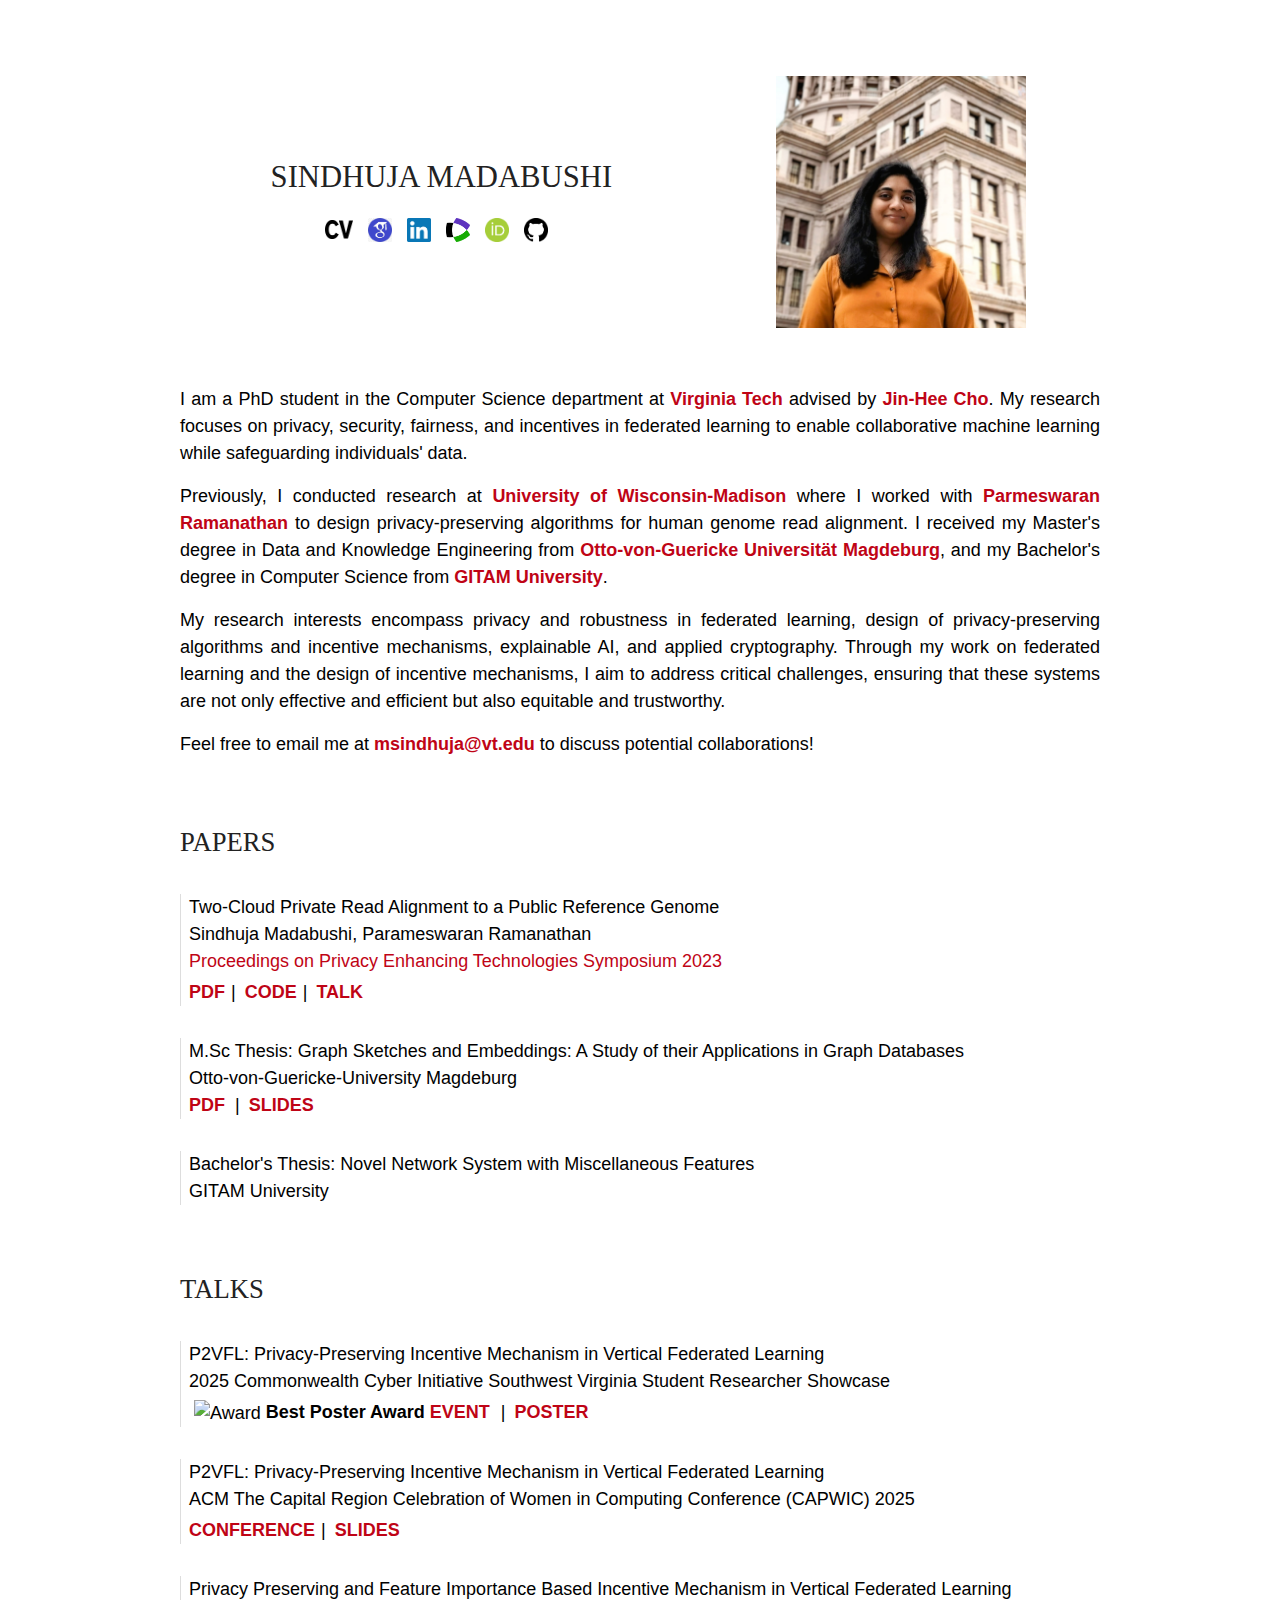
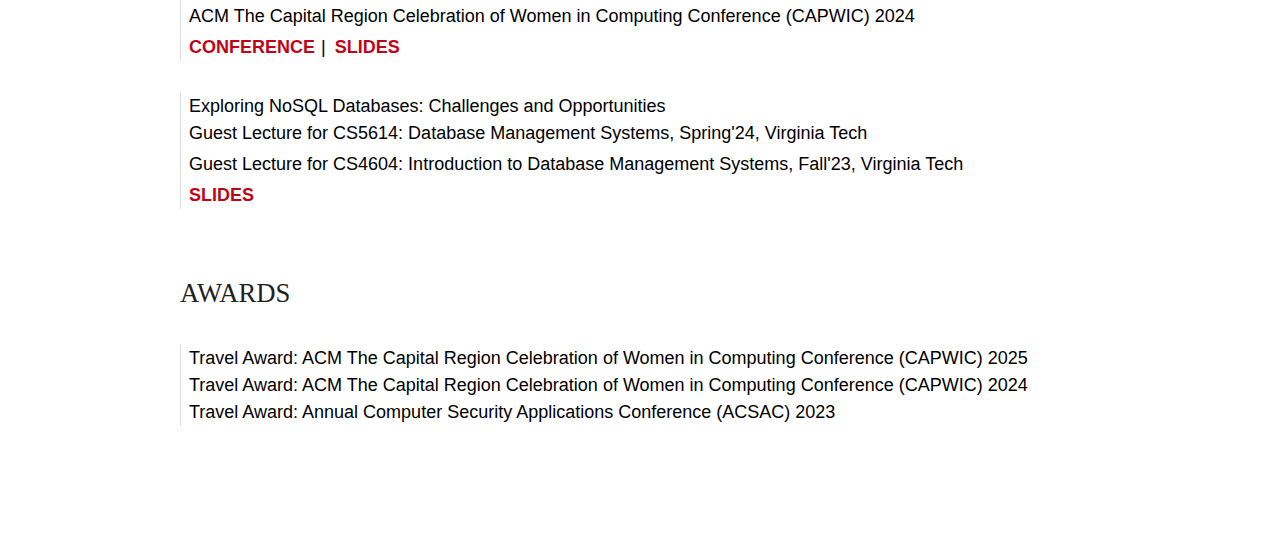
==== index.html @ f880411f "Update index.html" ====
<!doctype html>
<html lang="en">
  <head>

    <!-- Required meta tags -->
    <meta charset="utf-8">
    <meta name="viewport" content="width=device-width, initial-scale=1, shrink-to-fit=no">
    <meta name="description" content="PhD Student at Virginia Tech">
    <meta name="author" content="Sindhuja Madabushi">
    <meta name="theme-color" content="#222222">

<!--     <link rel="apple-touch-icon" sizes="180x180" href="images/nicons/SM.png">
    <link rel="icon" type="image/png" sizes="32x32" href="images/nicons/favicon-32x32.png">
    <link rel="icon" type="image/png" sizes="16x16" href="images/nicons/favicon-16x16.png">
 -->

    <link rel="apple-touch-icon" sizes="180x180" href="images/nicons/SM.png">
    <link rel="icon" type="image/png" sizes="32x32" href="images/nicons/SM_32.png">
    <link rel="icon" type="image/png" sizes="16x16" href="images/nicons/SM_16.png">

    
    <!-- Bootstrap CSS -->
    <link rel="stylesheet" href="https://stackpath.bootstrapcdn.com/bootstrap/4.4.1/css/bootstrap.min.css" integrity="sha384-Vkoo8x4CGsO3+Hhxv8T/Q5PaXtkKtu6ug5TOeNV6gBiFeWPGFN9MuhOf23Q9Ifjh" crossorigin="anonymous">
    <link rel="stylesheet" href="assets/style.css">
      
    <title>Sindhuja Madabushi</title>
  </head>
  <body>
<!-- <h1>Website under construction</h1>  -->
    <div class="container pt-5 allstuffp" style="padding-top: 0px !important;">

            <div class="row pt-5 allstuff" style="padding-top: 40px !important;margin-bottom: 100px">
            <div class="col-md-10 pt-5 about" style="padding-top: 0px !important; margin: auto">
                
              <table style="width: 100%; border-collapse: collapse; text-align: center;padding-bottom: 25px">
                    <tr>
                      
                      <td style="padding: 20px;">
                        <p class="name" style="color: rgb(34, 34, 34); font-size: 23pt; font-family: Avenir; text-align: center;">SINDHUJA MADABUSHI</p>
                         <div>
                            <!-- Icons below the name -->
                            <a href="assets/Resume__Copy_.pdf" target="blank" style="margin-right: 10px;">
                              <img src="images/CV.png" alt="GitHub" style="width: 28px; height: 19px !important;">
                            </a>
                            <a href="https://scholar.google.com/citations?user=VlN4J6QAAAAJ&hl=en&oi=ao" target="blank" style="margin-right: 10px;">
                              <img src="images/googlescholar.png" alt="Google Scholar" style="width: 24px; height: 24px;">
                            </a>
                            <a href="https://www.linkedin.com/in/sindhuja-madabushi/" target="blank" style="margin-right: 10px;">
                              <img src="images/linkedin.png" alt="CV" style="width: 24px; height: 24px;">
                            </a>
                            <a href="https://www.webofscience.com/wos/author/record/LLL-8038-2024" target="blank" style="margin-right: 10px;">
                              <img src="images/WOS.png" alt="Twitter" style="width: 24px; height: 24px;">
                            </a>
                            <a href="https://orcid.org/my-orcid?orcid=0000-0002-8752-4872" target="blank" style="margin-right: 10px;">
                              <img src="images/orcid.png" alt="LinkedIn" style="width: 24px; height: 24px;">
                            </a>
                            <a href="https://github.com/sindhujamadabushi" target="blank" style="margin-right: 10px;">
                              <img src="images/github.png" alt="Extra" style="width: 24px; height: 24px;">
                            </a>
                          </div>
                      </td>
                      
                      
                      <td style="padding: 20px;">
                         <img src="images/madabushi_profile_pic.jpeg" class="profilepic pt-3 pb-2" style="width:250px">
                      </td>
                    </tr>
                  </table>
              
             
                 <p style="padding-top: 30px !important;"> I am a PhD student in the Computer Science department at<b> <a href="https://www.vt.edu" target="blank">Virginia Tech</a></b> advised by <b><a href="https://people.cs.vt.edu/jicho/index.html" target="blank">Jin-Hee Cho</a></b>. My research focuses on privacy, security, fairness, and incentives in federated learning to enable collaborative machine learning while safeguarding individuals' data.</p>
                <p>Previously, I conducted research at <b><a href="https://www.wisc.edu" target="blank">University of Wisconsin-Madison</a></b> where I worked with <b><a href="https://ramanathan.ece.wisc.edu" target="blank">Parmeswaran Ramanathan</a></b> to design privacy-preserving algorithms for human genome read alignment. I received my Master's degree in Data and Knowledge Engineering from <b><a href="https://www.ovgu.de" target="blank">Otto-von-Guericke Universität Magdeburg</a></b>, and my Bachelor's degree in Computer Science from <b><a href="https://www.gitam.edu" target="blank">GITAM University</a></b>.</p>
             
             <p>My research interests encompass privacy and robustness in federated learning, design of privacy-preserving algorithms and incentive mechanisms, explainable AI, and applied cryptography. Through my work on federated learning and the design of incentive mechanisms, I aim to address critical challenges, ensuring that these systems are not only effective and efficient but also equitable and trustworthy. </p>
              <p>Feel free to email me at <a class="" target="_blank" href="mailto:msindhuja@vt.edu"> msindhuja@vt.edu</a> to discuss potential collaborations!</p>
                
                 <p class="header pt-5" style="color: rgb(34, 34, 34); font-size: 20pt; font-family: Avenir;">PAPERS</p>

<!--               <div class="py-2">
                 <p class="paper my-2 pl-2">
                     <span class="papertitle">PFI-VFL: Privacy-Preserving Vertical Federated Learning Against Feature Inference Attacks</span><br>
                     Haider Ali, Ahmad Faraz Khan, <span class="thisauthor">Sindhuja Madabushi</span>, Ananthram Swami, Rui Ning, Hongyi Wu, Jin-Hee Cho
                     <span class="conf"><a class="confshort" href="https://signalprocessingsociety.org/publications-resources/ieee-transactions-information-forensics-and-security">IN REVIEW in IEEE Transactions on Information Forensics and Security 2025</a>  </span><br>
                 </p>
                 </div> -->

              
<!--                 <div class="py-2">
                 <p class="paper my-2 pl-2">
                     <span class="papertitle">Balancing the Scale: Investigating Privacy and Fairness Trade-offs in Federated Learning</span><br>
                     Dawood Wasif, Dian Chen, <span class="thisauthor">Sindhuja Madabushi</span>, Nithin Alluru, Terrance Moore, Jin-Hee Cho</br>
                     <span class="conf"><a class="confshort" href="https://petsymposium.org/cfp25.php">IN REVIEW in Proceedings on Privacy Enhancing Technologies Symposium 2025</a>  </span><br>
                     
                 </p>
                 </div>
 -->
              
              
              <div class="py-2">
                 <p class="paper my-2 pl-2">
                     <span class="papertitle">Two-Cloud Private Read Alignment to a Public Reference Genome</span><br>
                     <span class="thisauthor">Sindhuja Madabushi</span>, Parameswaran Ramanathan</br>
                     <span class="conf"><a class="confshort" href="https://petsymposium.org/2023/">Proceedings on Privacy Enhancing Technologies Symposium 2023</a>  </span><br>
                     <a class="tag" href="https://petsymposium.org/popets/2023/popets-2023-0062.pdf" target="_blank">PDF</a><span class="tagsep">|</span>
                   <a class="tag" href="https://github.com/sindhujamadabushi/TwoCloudShuffledBWT" target="_blank">CODE</a><span class="tagsep">|</span>
                     <a class="tag" href="https://www.youtube.com/watch?v=cMCEkCwrV1M" target="_blank">TALK</a>
                 </p>
                 </div>
                 
              <div class="py-2">
                 <p class="paper my-2 pl-2">
                     <span class="papertitle">M.Sc Thesis: Graph Sketches and Embeddings: A Study of their Applications in Graph Databases</span><br>
                   Otto-von-Guericke-University Magdeburg</br>
 <!--                <span class="conf"><a class="confshort" href="https://www.inf.ovgu.de/inf/en/Study/Being+a+student/Incoming/FIN+Officials.html"> Otto-von-Guericke-University Magdeburg</a></span><br> -->
                     <a class="tag" href="https://wwwiti.cs.uni-magdeburg.de/iti_db/publikationen/ps/auto/madabushi2019graphsketches.pdf" target="_blank">PDF</a><span class="tagsep"><span class="tagsep">|</span> 
                     <a class="tag" href="assets/madabushi_2019_graphsketches_slides.pdf" target="_blank">SLIDES</a>
                 </p>
                 </div>

              <div class="py-2">
                 <p class="paper my-2 pl-2">
                     <span class="papertitle">Bachelor's Thesis: Novel Network System with Miscellaneous Features</span><br>
                      GITAM University</br>
                    
                 </p>
                 </div>
                 
              <p class="header pt-5" style="color: rgb(34, 34, 34); font-size: 20pt; font-family: Avenir;">TALKS</p>       
                <div class="py-2">
                    <p class="paper my-2 pl-2">
                        <span class="papertitle">P2VFL: Privacy-Preserving Incentive Mechanism in Vertical Federated Learning</span><br>
                
                        <span class="conf">2025 Commonwealth Cyber Initiative Southwest Virginia Student Researcher Showcase</span><br>
                        <img src="assets/award.png" alt="Award" style="height: 1em; vertical-align: middle; margin-left: 5px;">
                        <span class="papertag" style="font-weight: bold;">Best Poster Award</span>
                        <a class="tag" href="https://cyberinitiative-swva.org/news/events/cci-student-researcher-showcase-2025.html" target="_blank">EVENT</a>
                        <span class="tagsep">|</span>
                        <a class="tag" href="" target="_blank">POSTER</a>
                    </p>
                  </div>
            

              
                  <div class="py-2">
                 <p class="paper my-2 pl-2">
                     <span class="papertitle">P2VFL: Privacy-Preserving Incentive Mechanism in Vertical Federated Learning</span><br>

                     <span class="conf">ACM The Capital Region Celebration of Women in Computing Conference (CAPWIC) 2025</span><br>
                     <a class="tag" href="https://capwic.org" target="_blank">CONFERENCE</a><span class="tagsep">|</span>
                     <a class="tag" href=""
                         target="_blank">SLIDES</a>
                 </p>
                 </div>
              
                 <div class="py-2">
                 <p class="paper my-2 pl-2">
                     <span class="papertitle">Privacy Preserving and Feature Importance Based Incentive Mechanism in Vertical Federated Learning</span><br>

                     <span class="conf">ACM The Capital Region Celebration of Women in Computing Conference (CAPWIC) 2024</span><br>
                     <a class="tag" href="https://capwic.org/conferences/2024/" target="_blank">CONFERENCE</a><span class="tagsep">|</span>
                     <a class="tag" href="assets/Sindhuja_CAPWIC_talk_VFL_2024.pdf"
                         target="_blank">SLIDES</a>
                 </p>
                 </div>
                 <div class="py-2">
                 <p class="paper my-2 pl-2">
                     <span class="papertitle">Exploring NoSQL Databases: Challenges and Opportunities</span><br>
                      <span class="conf">Guest Lecture for CS5614: Database Management Systems, Spring'24, Virginia Tech</span><br>
                       <span class="conf">Guest Lecture for CS4604: Introduction to Database Management Systems, Fall'23, Virginia Tech</span><br>
                     
                     <a class="tag" href="assets/Exploring NoSQL Databases_ Challenges and Opportunities.pdf" target="_blank">SLIDES</a>
                 </p>
                 </div>

             <p class="header pt-5" style="color: rgb(34, 34, 34); font-size: 20pt; font-family: Avenir;">AWARDS</p>
                 <div class="py-2">
                 <p class="paper my-2 pl-2">
                   <span class="papertitle">Travel Award: ACM The Capital Region Celebration of Women in Computing Conference (CAPWIC) 2025</a></span><br>
                     <span class="papertitle">Travel Award: ACM The Capital Region Celebration of Women in Computing Conference (CAPWIC) 2024</a></span><br>
                      <span class="papertitle">Travel Award: Annual Computer Security Applications Conference (ACSAC) 2023</a></span><br>
                     
                 </p>
                 </div>

              
<!--               <a href="index1.html" target="blank" style="text-decoration:none !important">beyond work</a> -->
                




              
                   </div>
             </div> 


           </div>
            
        </div>
    </div>

    <!-- Optional JavaScript -->
    <!-- jQuery first, then Popper.js, then Bootstrap JS -->
    <script src="https://code.jquery.com/jquery-3.4.1.slim.min.js" integrity="sha384-J6qa4849blE2+poT4WnyKhv5vZF5SrPo0iEjwBvKU7imGFAV0wwj1yYfoRSJoZ+n" crossorigin="anonymous"></script>
    <script src="https://cdn.jsdelivr.net/npm/popper.js@1.16.0/dist/umd/popper.min.js" integrity="sha384-Q6E9RHvbIyZFJoft+2mJbHaEWldlvI9IOYy5n3zV9zzTtmI3UksdQRVvoxMfooAo" crossorigin="anonymous"></script>
    <script src="https://stackpath.bootstrapcdn.com/bootstrap/4.4.1/js/bootstrap.min.js" integrity="sha384-wfSDF2E50Y2D1uUdj0O3uMBJnjuUD4Ih7YwaYd1iqfktj0Uod8GCExl3Og8ifwB6" crossorigin="anonymous"></script>
    <script src="assets/style.js"></script>
</body>
  <style>
  </style>
</html>
---- assets/style.css ----
.instilogo {
    height: 50px;
    filter: grayscale(20%);
}

a:hover {
/*     font-weight: 400;  */
    text-decoration: none;
    transition-duration: 0.3s;
    transition-timing-function: linear;
    color: #B22222; 
}

p{

    color: black;
    font-size: 18px;
    font-family: Bodoni 72;
    text-align: justify;
    
}

a {
    color: #bf0416 !important;
    font-size: 18px;
    font-weight: 600
    
}


.noter {
    font-size: 9pt;
}

.tagsep {
    padding: 4px;
}

.tag {
    padding-right: 2px;
}

.confshort {
    font-weight: 300;
}

.conf {
    display: inline-block;
    padding-bottom: 4px;
}

.paper {
    border-left: 1px solid #ddd;
}

.papertitle{
    color: black !important; 
    font-size: 18px !important; 
    font-weight: 500 !important; 
    text-decoration: none !important; 
    font-style: normal !important;

}



.menulink:hover {
    color: #111;
}

.profilepic {
    width: 250px;
/*     border-radius: 40%; */
    /* filter: grayscale(100%); */
}

@media (min-width: 768px) {
    .fixed-posi {
        /* width: 50%;
            margin-left: 50%;
            min-height:100%; */
        position: fixed;
    }
}

@media only screen and (max-width: 900px) {
    .allstuff {
        padding-top: 0px !important;
    }

    .allstuffp {
        padding-top: 0px !important;
    }

    .profilepic {
        width: 90px;
        border-radius: 40%;
        padding-top: 0px !important;
        padding-bottom: 0px !important;
        /* filter: grayscale(100%); */
    }

    .menur {
        padding-top: 18px !important;
    }

}

.thisauthor {
    color: black;
    font-size: 18px;
    font-weight: 300; 
    text-decoration: none; 
    font-style: normal;
    }
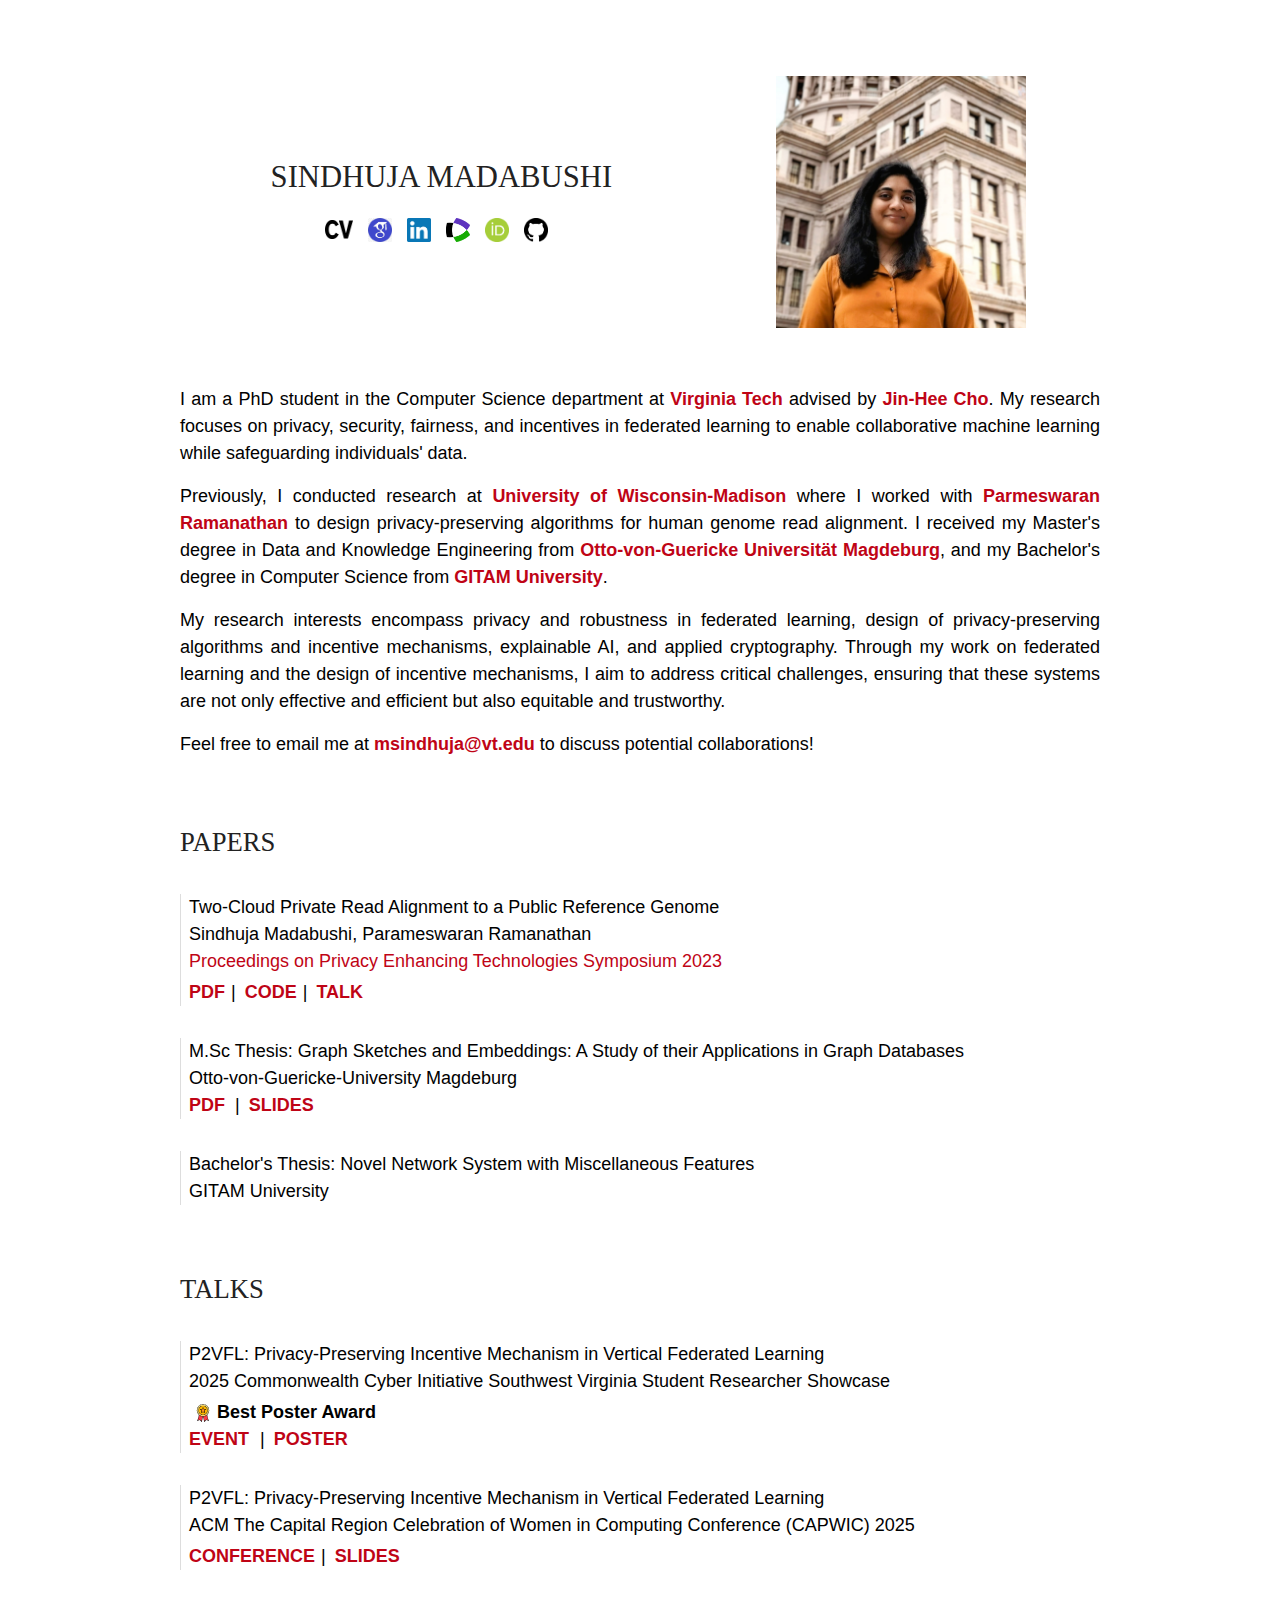
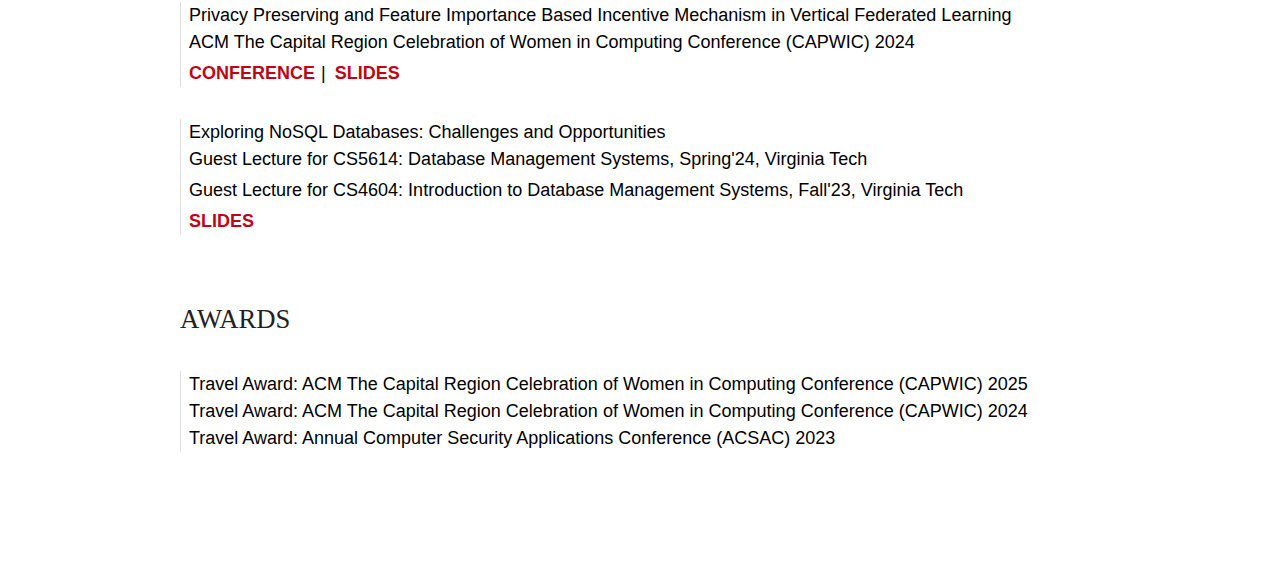
==== commit 627046c4: "Update index.html" ====
--- a/index.html
+++ b/index.html
@@ -131,8 +131,8 @@
                         <span class="papertitle">P2VFL: Privacy-Preserving Incentive Mechanism in Vertical Federated Learning</span><br>
                 
                         <span class="conf">2025 Commonwealth Cyber Initiative Southwest Virginia Student Researcher Showcase</span><br>
-                        <img src="assets/award.png" alt="Award" style="height: 1em; vertical-align: middle; margin-left: 5px;">
-                        <span class="papertag" style="font-weight: bold;">Best Poster Award</span>
+                        <img src="images/award.png" alt="Award" style="height: 1em; vertical-align: middle; margin-left: 5px;">
+                        <span class="papertag" style="font-weight: bold;">Best Poster Award</span></br>
                         <a class="tag" href="https://cyberinitiative-swva.org/news/events/cci-student-researcher-showcase-2025.html" target="_blank">EVENT</a>
                         <span class="tagsep">|</span>
                         <a class="tag" href="" target="_blank">POSTER</a>
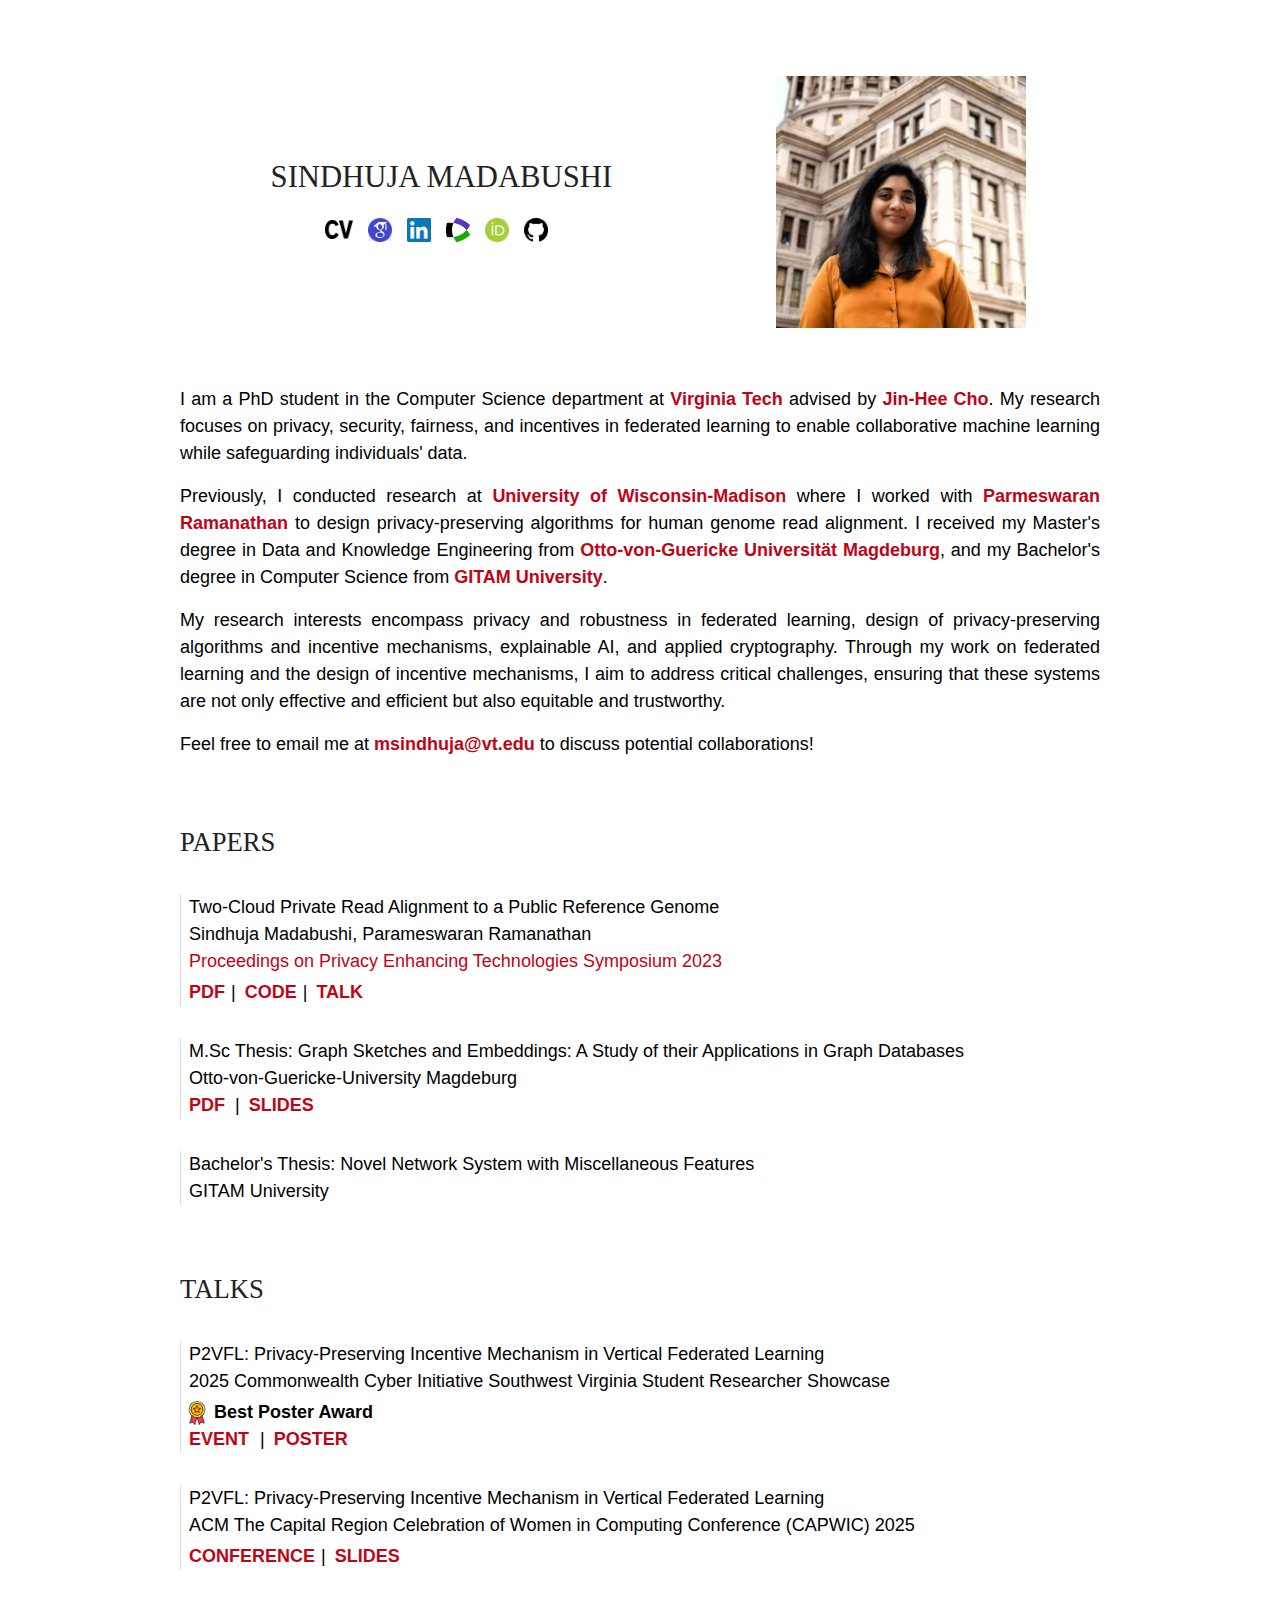
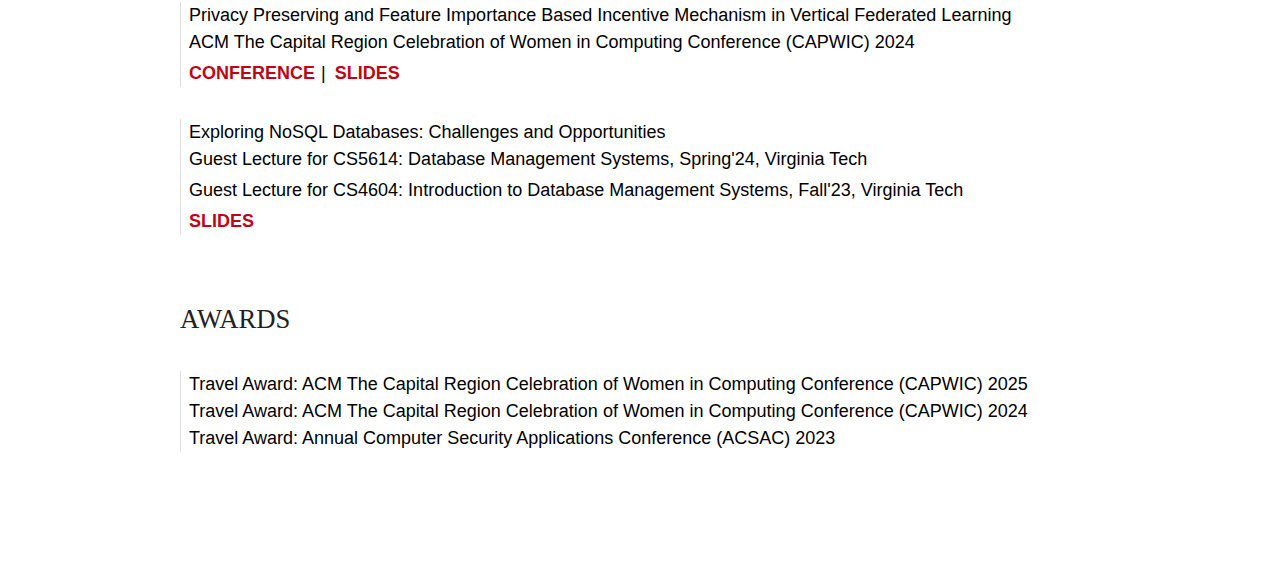
==== commit 3a19f81b: "Update index.html" ====
--- a/index.html
+++ b/index.html
@@ -131,7 +131,7 @@
                         <span class="papertitle">P2VFL: Privacy-Preserving Incentive Mechanism in Vertical Federated Learning</span><br>
                 
                         <span class="conf">2025 Commonwealth Cyber Initiative Southwest Virginia Student Researcher Showcase</span><br>
-                        <img src="images/award.png" alt="Award" style="height: 1em; vertical-align: middle; margin-left: 5px;">
+                        <img src="images/award.png" alt="Award" style="height: 24px !important; vertical-align: middle; margin-left: -4px !important; width: 24px !important;">
                         <span class="papertag" style="font-weight: bold;">Best Poster Award</span></br>
                         <a class="tag" href="https://cyberinitiative-swva.org/news/events/cci-student-researcher-showcase-2025.html" target="_blank">EVENT</a>
                         <span class="tagsep">|</span>
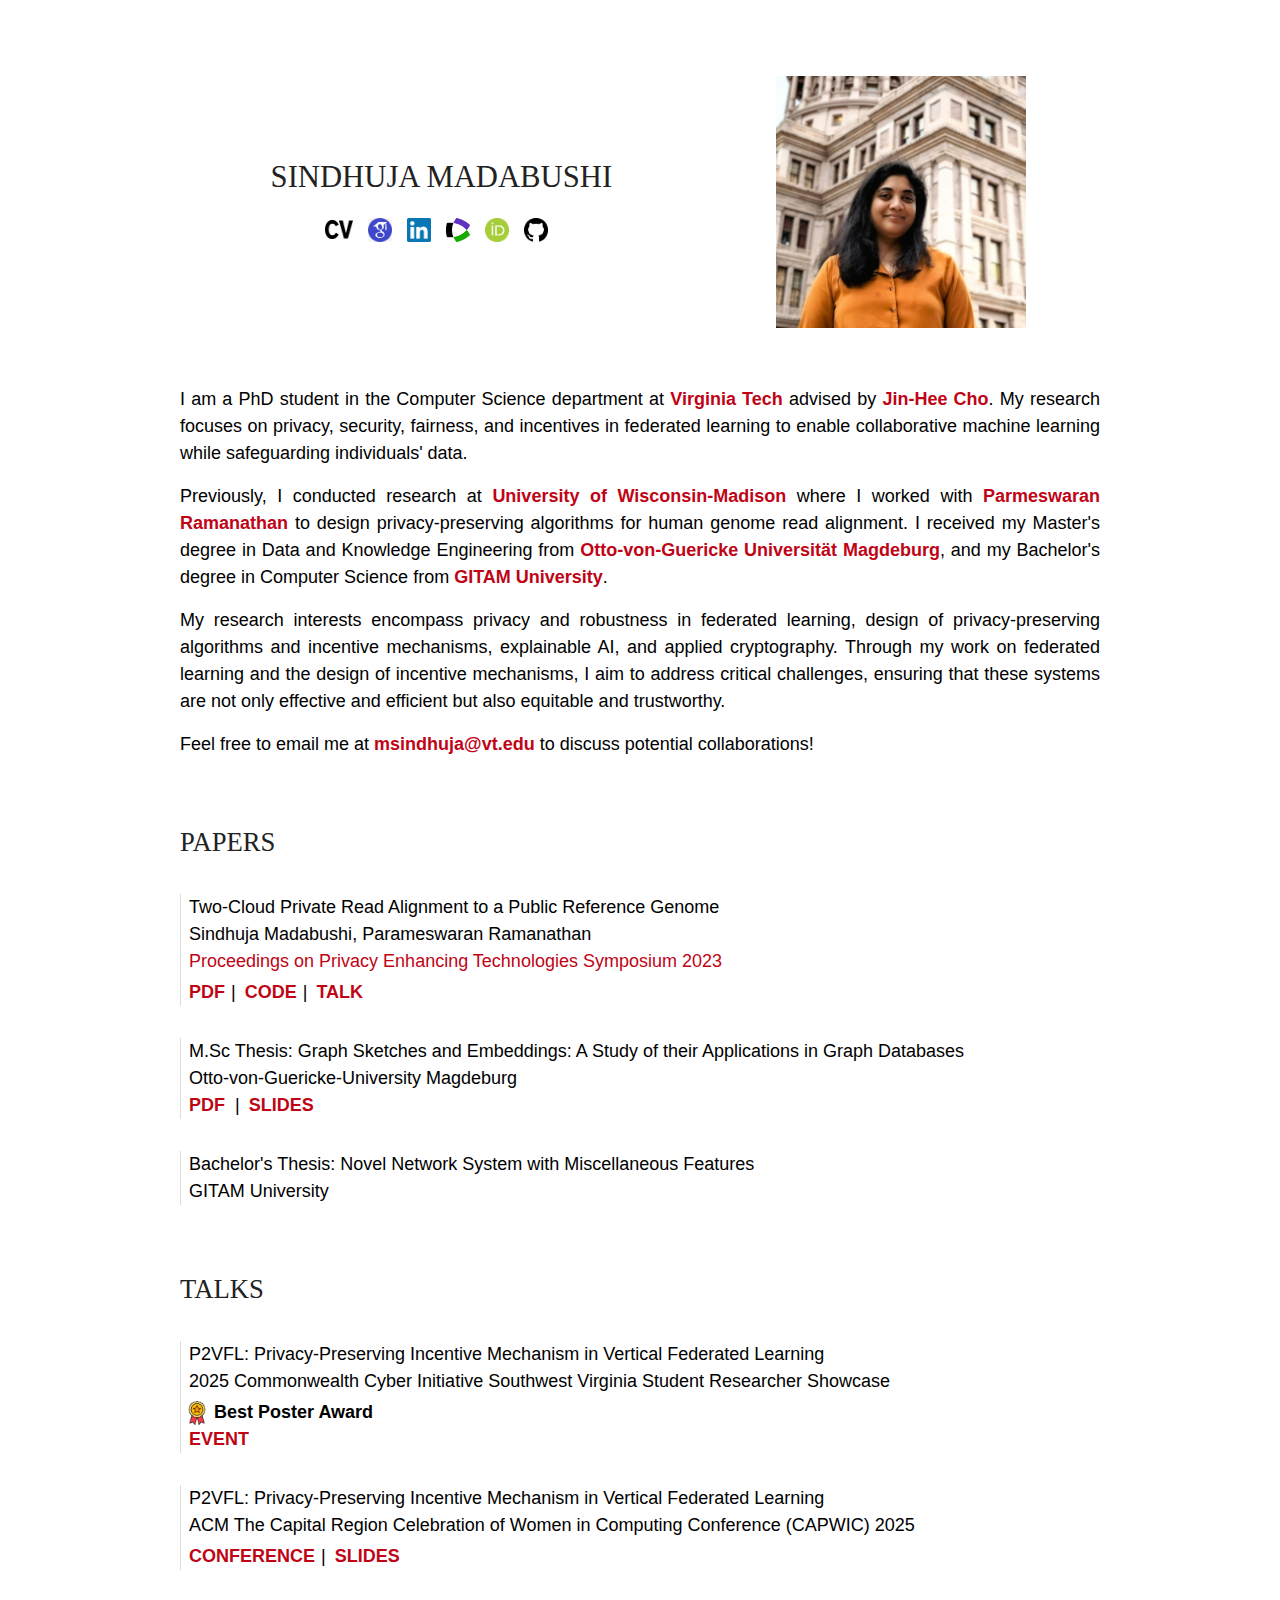
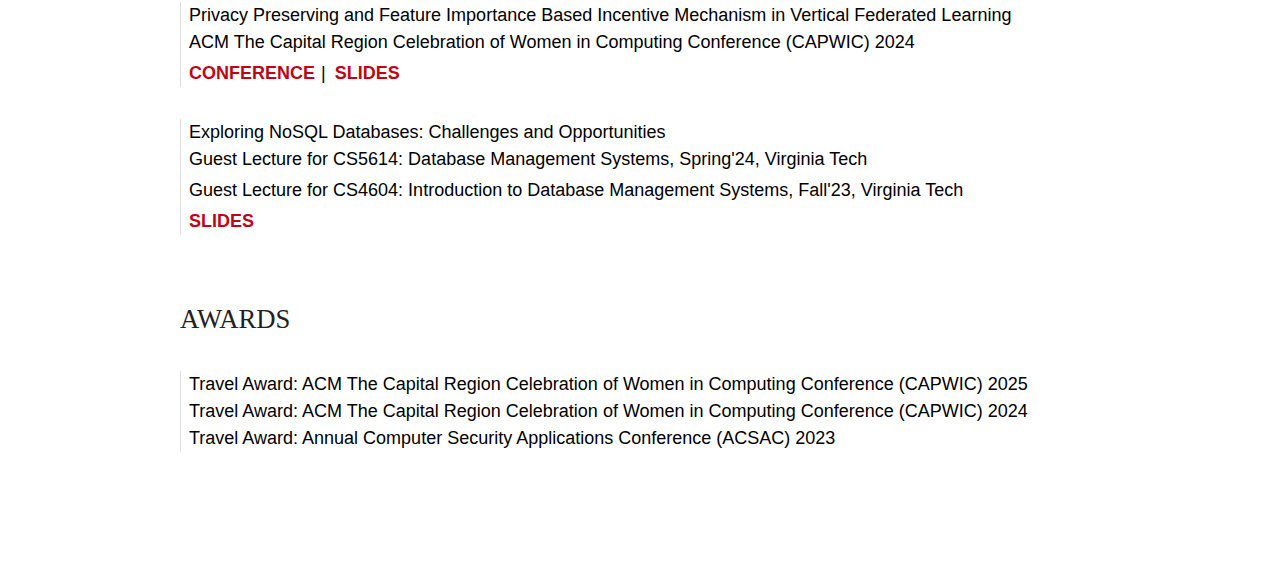
==== commit 2283f186: "Update index.html" ====
--- a/index.html
+++ b/index.html
@@ -134,8 +134,8 @@
                         <img src="images/award.png" alt="Award" style="height: 24px !important; vertical-align: middle; margin-left: -4px !important; width: 24px !important;">
                         <span class="papertag" style="font-weight: bold;">Best Poster Award</span></br>
                         <a class="tag" href="https://cyberinitiative-swva.org/news/events/cci-student-researcher-showcase-2025.html" target="_blank">EVENT</a>
-                        <span class="tagsep">|</span>
-                        <a class="tag" href="" target="_blank">POSTER</a>
+<!--                         <span class="tagsep">|</span> -->
+<!--                         <a class="tag" href="" target="_blank">POSTER</a> -->
                     </p>
                   </div>
             
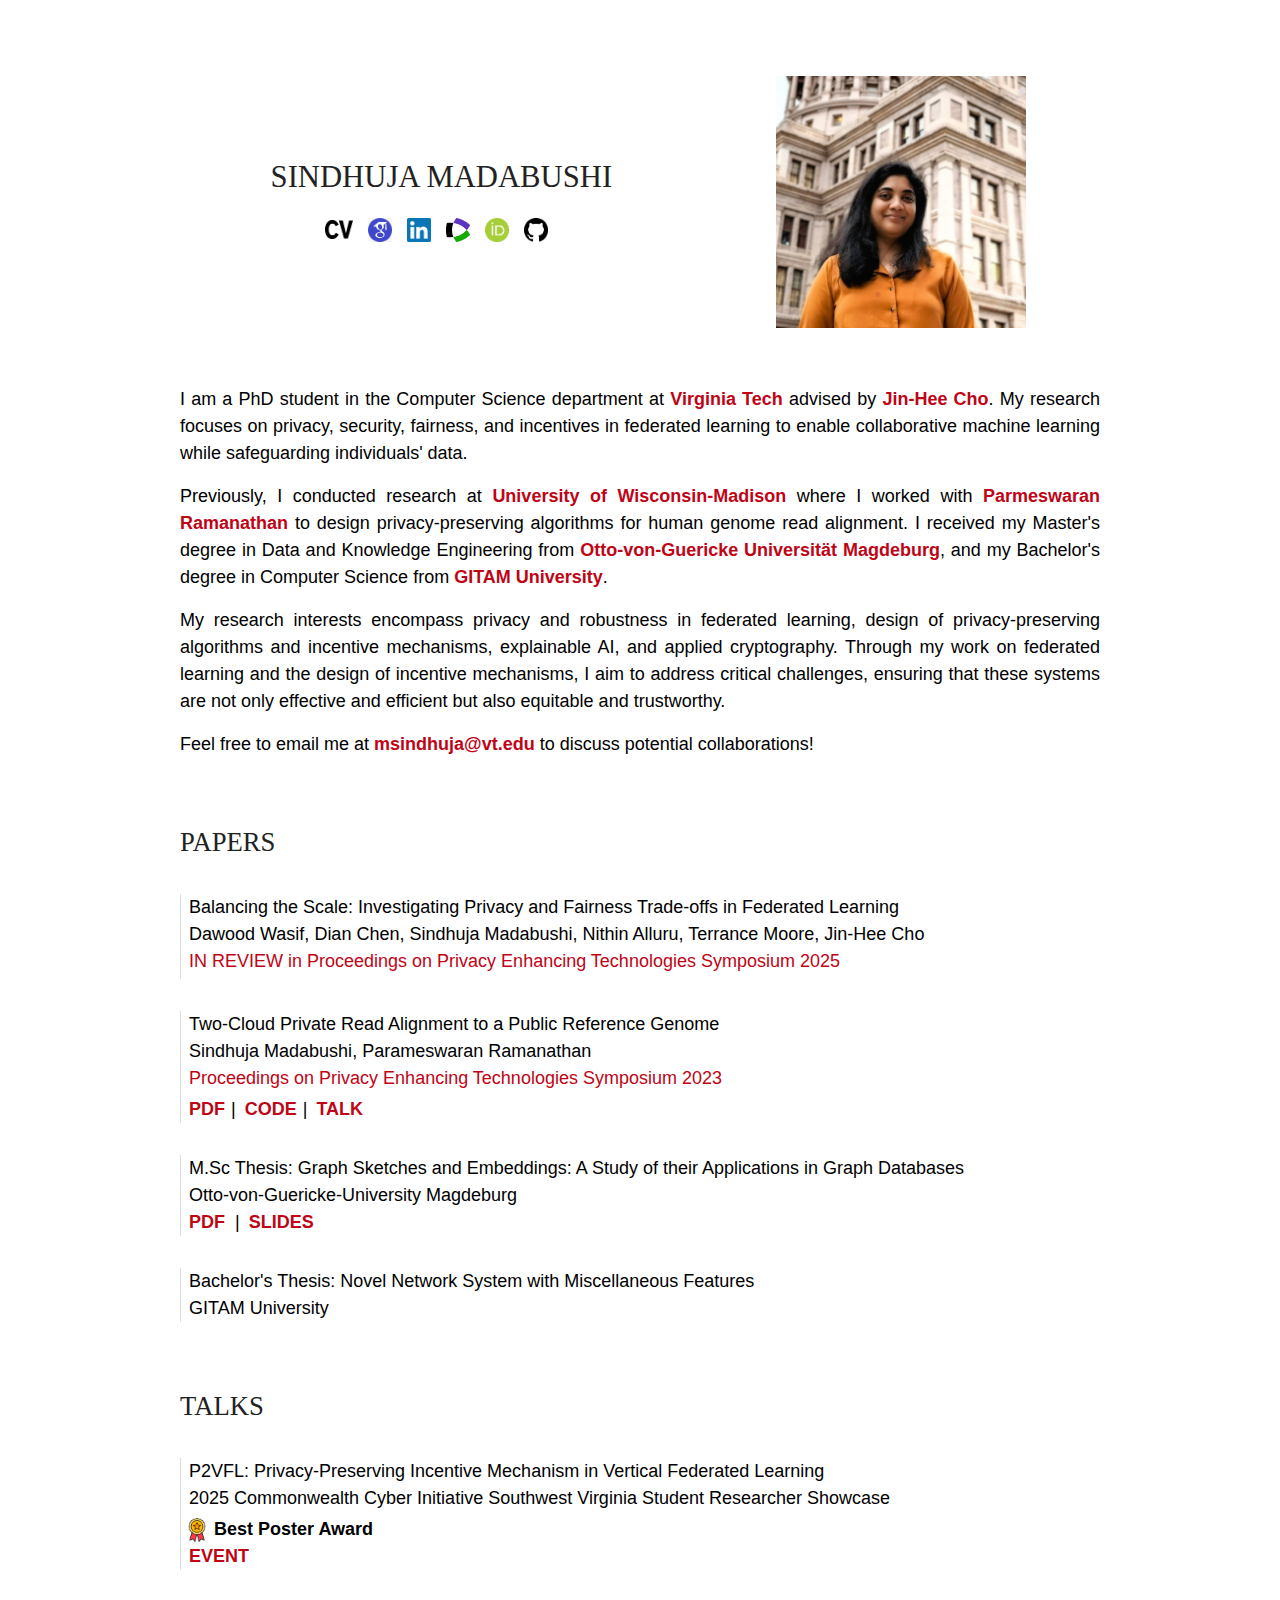
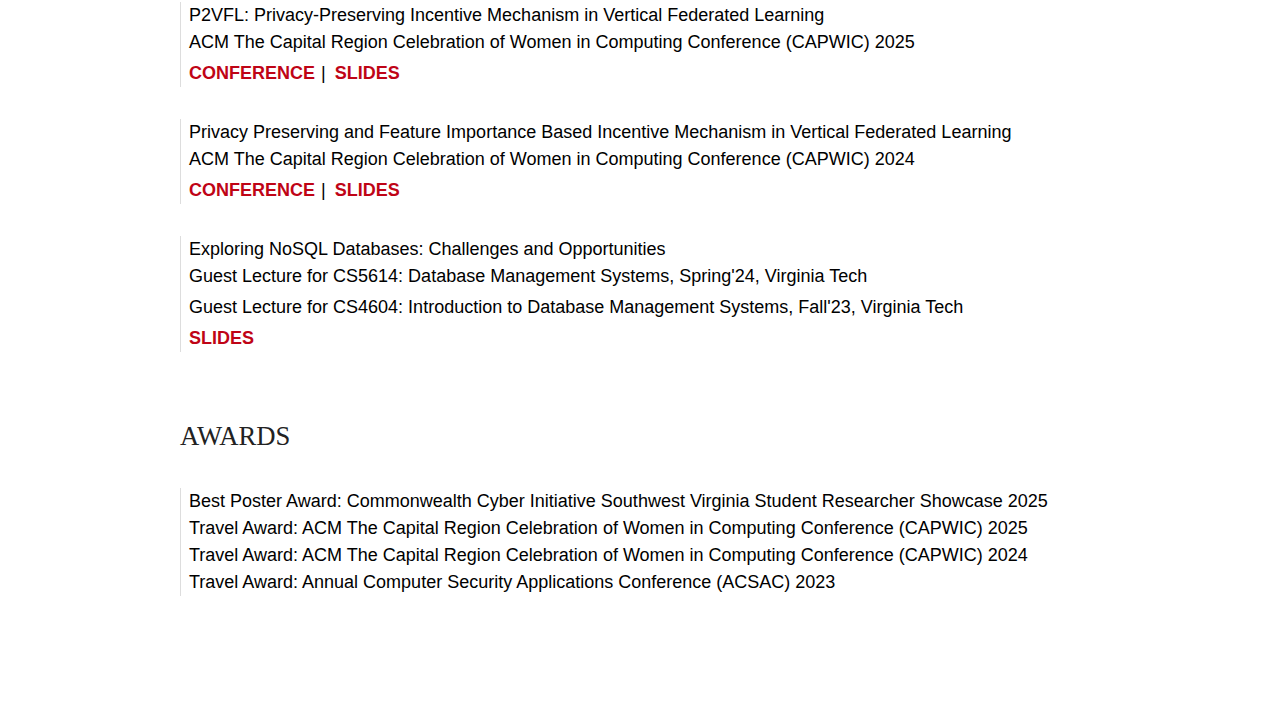
==== commit c050c099: "Update index.html" ====
--- a/index.html
+++ b/index.html
@@ -76,16 +76,9 @@
                 
                  <p class="header pt-5" style="color: rgb(34, 34, 34); font-size: 20pt; font-family: Avenir;">PAPERS</p>
 
-<!--               <div class="py-2">
-                 <p class="paper my-2 pl-2">
-                     <span class="papertitle">PFI-VFL: Privacy-Preserving Vertical Federated Learning Against Feature Inference Attacks</span><br>
-                     Haider Ali, Ahmad Faraz Khan, <span class="thisauthor">Sindhuja Madabushi</span>, Ananthram Swami, Rui Ning, Hongyi Wu, Jin-Hee Cho
-                     <span class="conf"><a class="confshort" href="https://signalprocessingsociety.org/publications-resources/ieee-transactions-information-forensics-and-security">IN REVIEW in IEEE Transactions on Information Forensics and Security 2025</a>  </span><br>
-                 </p>
-                 </div> -->
-
-              
-<!--                 <div class="py-2">
+
+              
+                <div class="py-2">
                  <p class="paper my-2 pl-2">
                      <span class="papertitle">Balancing the Scale: Investigating Privacy and Fairness Trade-offs in Federated Learning</span><br>
                      Dawood Wasif, Dian Chen, <span class="thisauthor">Sindhuja Madabushi</span>, Nithin Alluru, Terrance Moore, Jin-Hee Cho</br>
@@ -93,7 +86,7 @@
                      
                  </p>
                  </div>
- -->
+
               
               
               <div class="py-2">
@@ -175,6 +168,8 @@
              <p class="header pt-5" style="color: rgb(34, 34, 34); font-size: 20pt; font-family: Avenir;">AWARDS</p>
                  <div class="py-2">
                  <p class="paper my-2 pl-2">
+                   <span class="papertitle">Best Poster Award: Commonwealth Cyber Initiative Southwest Virginia Student Researcher Showcase 2025</a></span><br>
+                   
                    <span class="papertitle">Travel Award: ACM The Capital Region Celebration of Women in Computing Conference (CAPWIC) 2025</a></span><br>
                      <span class="papertitle">Travel Award: ACM The Capital Region Celebration of Women in Computing Conference (CAPWIC) 2024</a></span><br>
                       <span class="papertitle">Travel Award: Annual Computer Security Applications Conference (ACSAC) 2023</a></span><br>
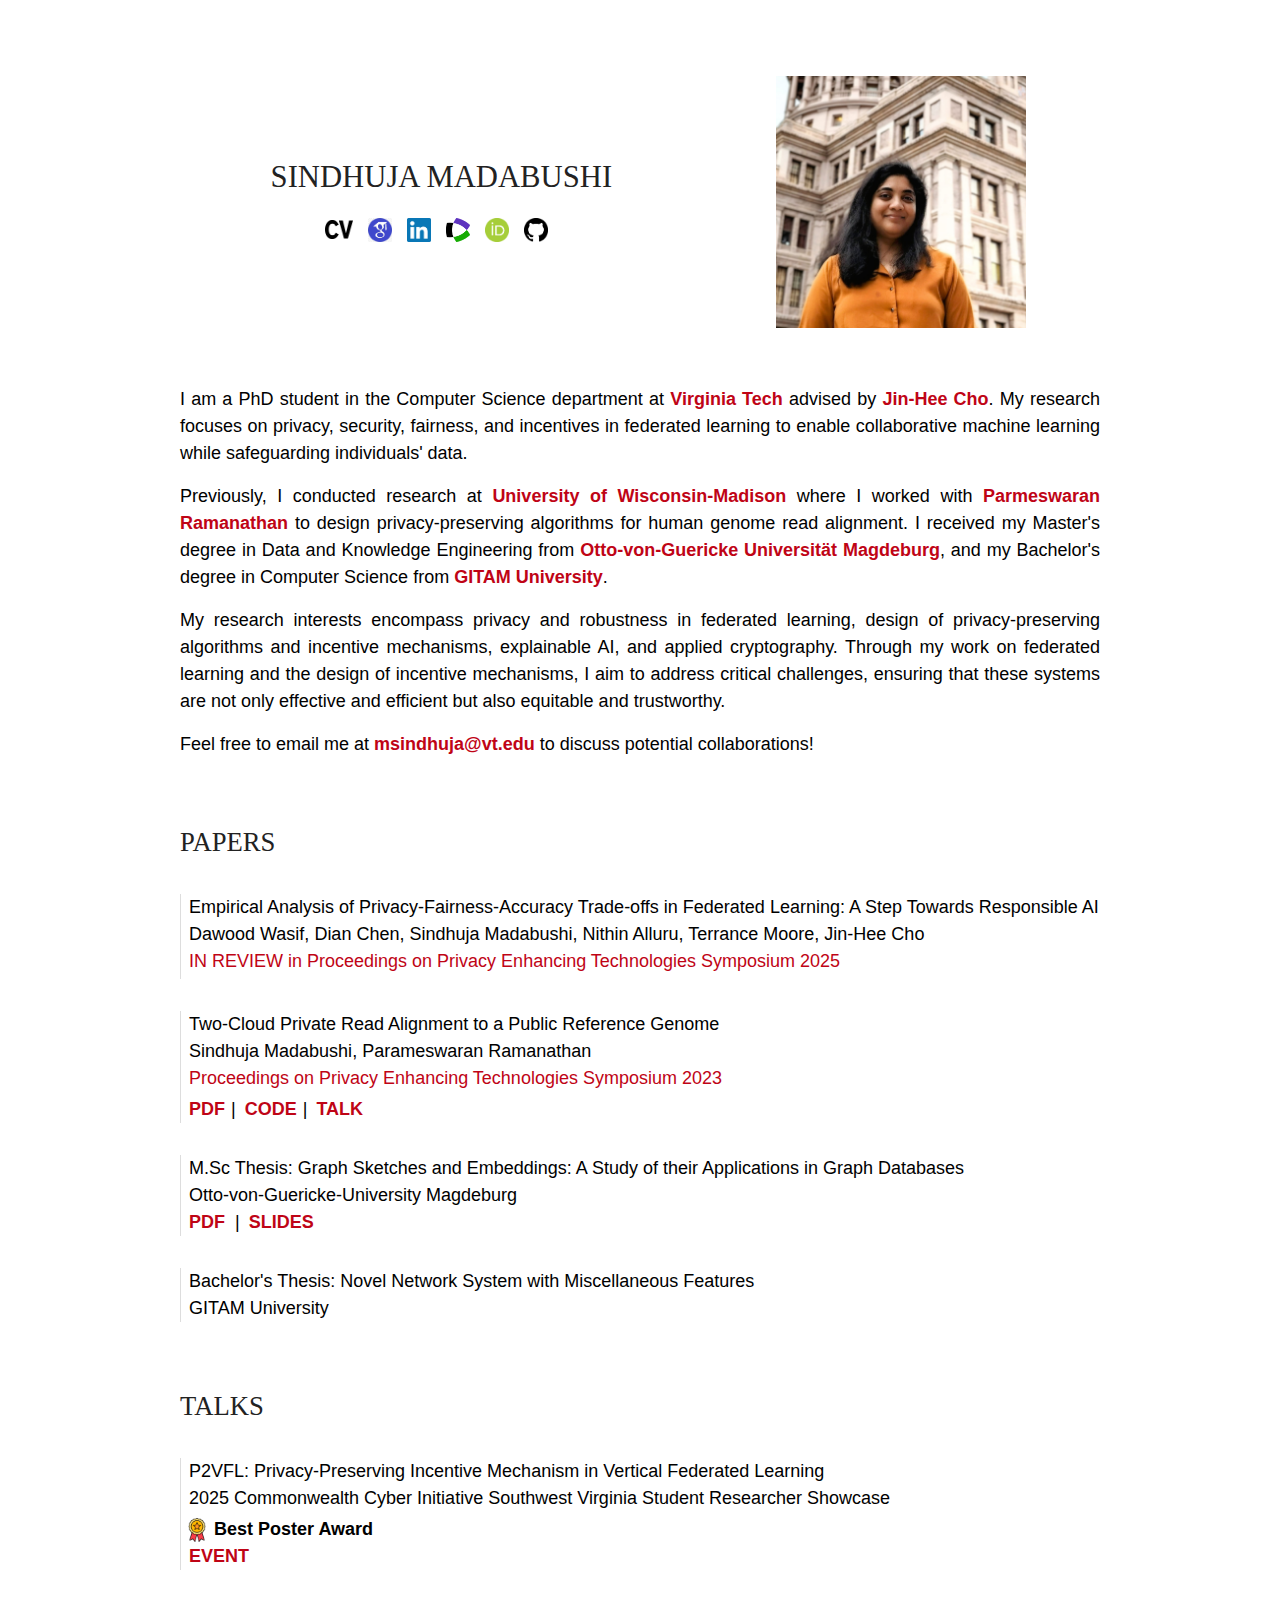
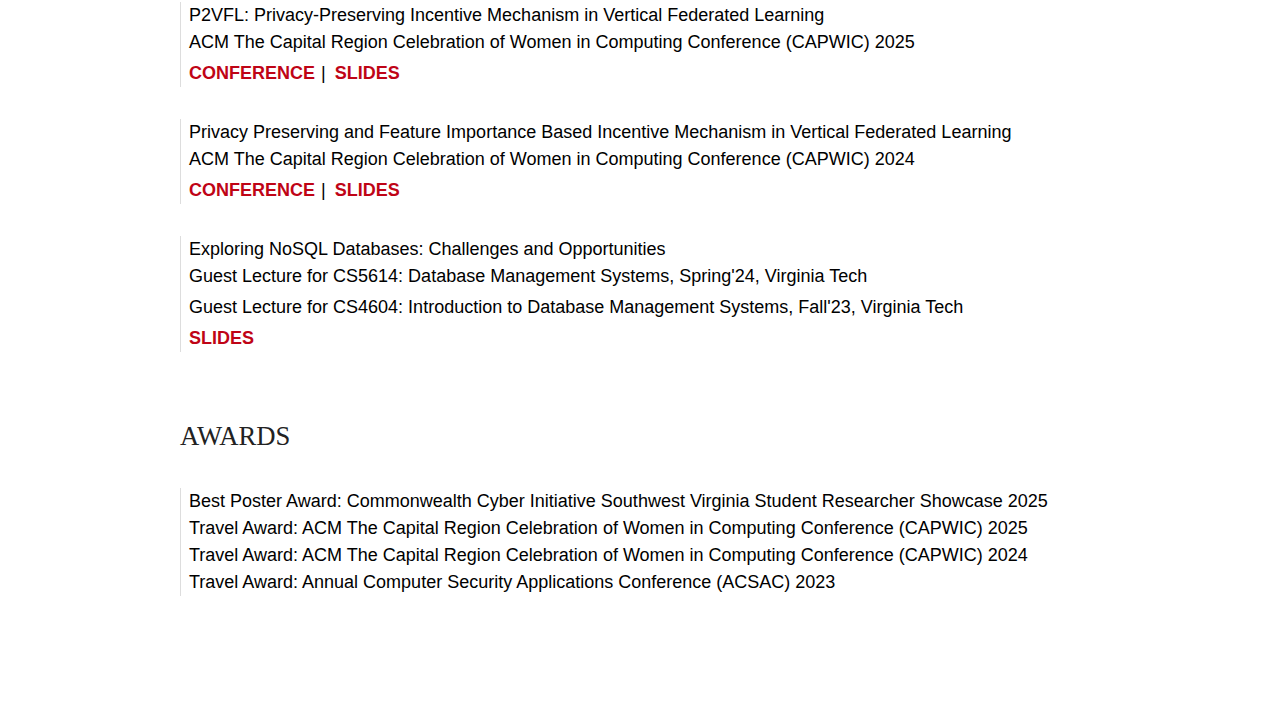
==== commit 9d79a92d: "Update index.html" ====
--- a/index.html
+++ b/index.html
@@ -80,7 +80,7 @@
               
                 <div class="py-2">
                  <p class="paper my-2 pl-2">
-                     <span class="papertitle">Balancing the Scale: Investigating Privacy and Fairness Trade-offs in Federated Learning</span><br>
+                     <span class="papertitle">Empirical Analysis of Privacy-Fairness-Accuracy Trade-offs in Federated Learning: A Step Towards Responsible AI</span><br>
                      Dawood Wasif, Dian Chen, <span class="thisauthor">Sindhuja Madabushi</span>, Nithin Alluru, Terrance Moore, Jin-Hee Cho</br>
                      <span class="conf"><a class="confshort" href="https://petsymposium.org/cfp25.php">IN REVIEW in Proceedings on Privacy Enhancing Technologies Symposium 2025</a>  </span><br>
                      
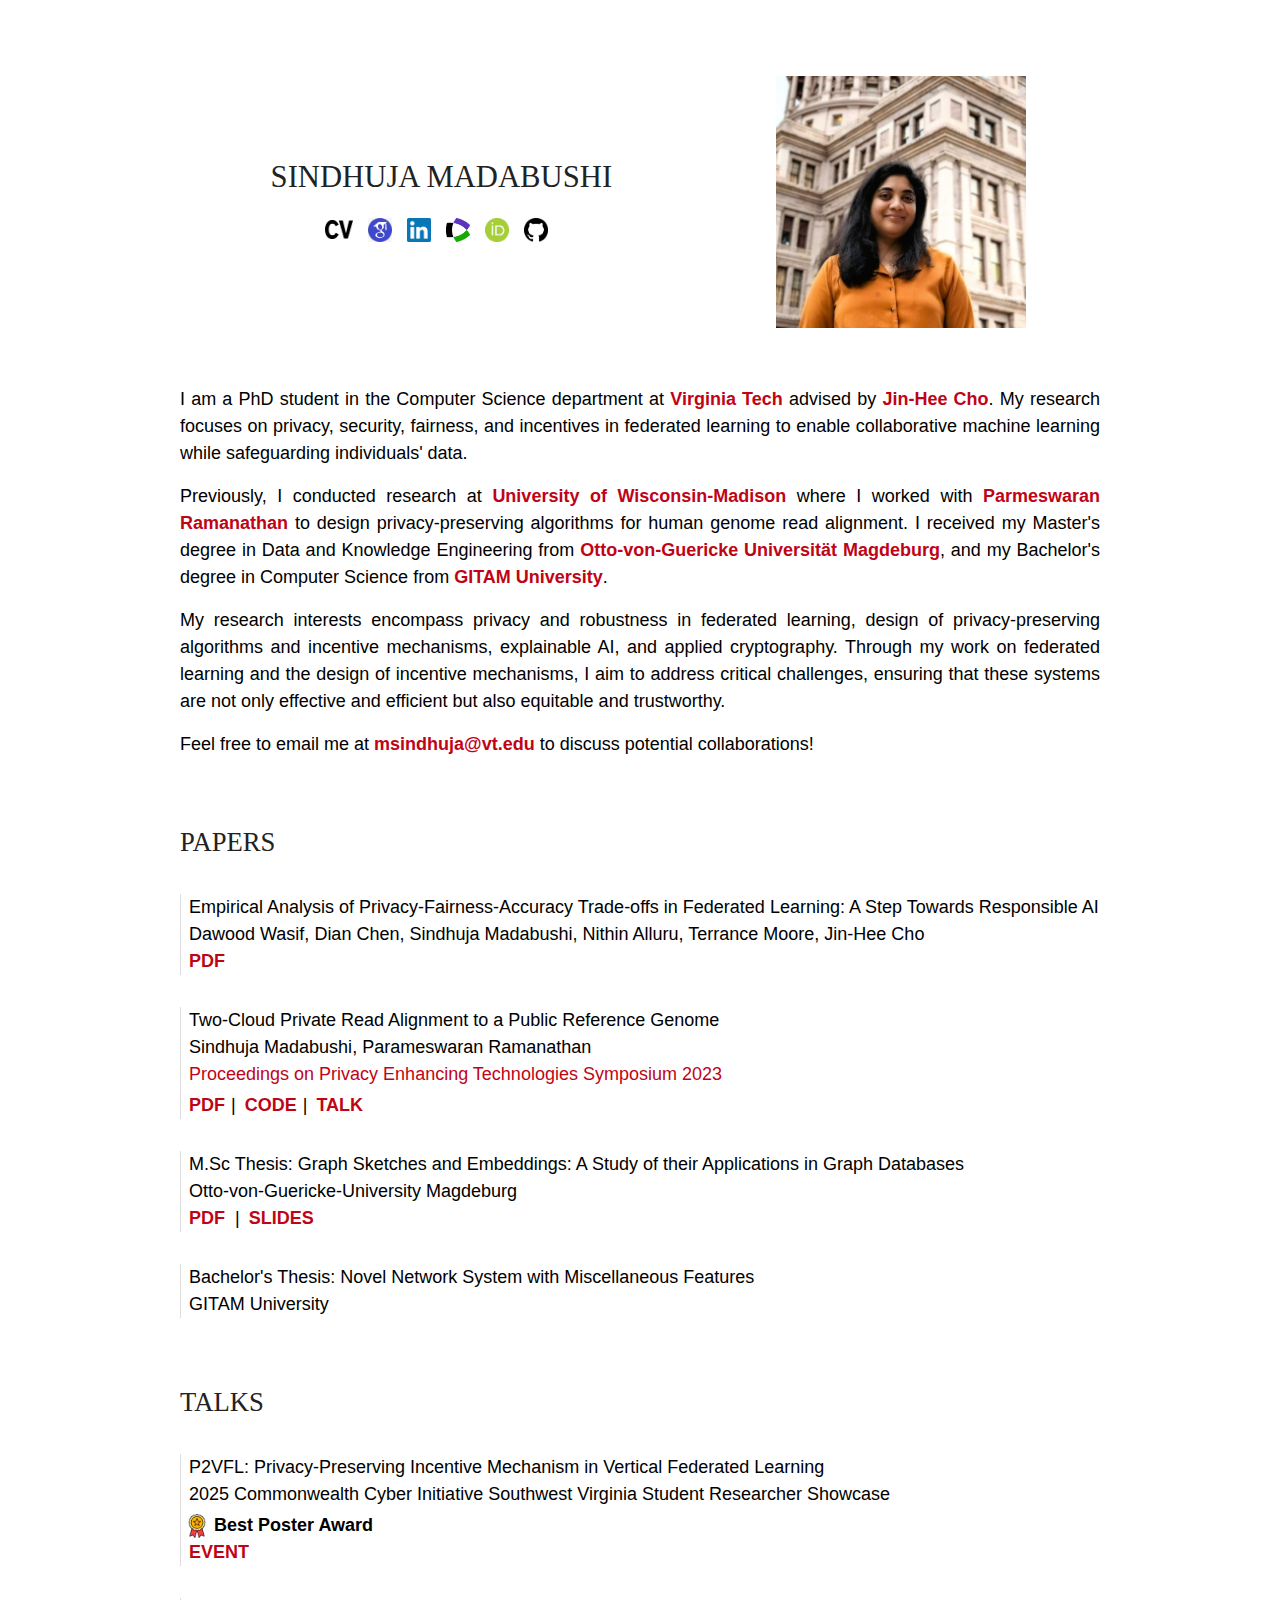
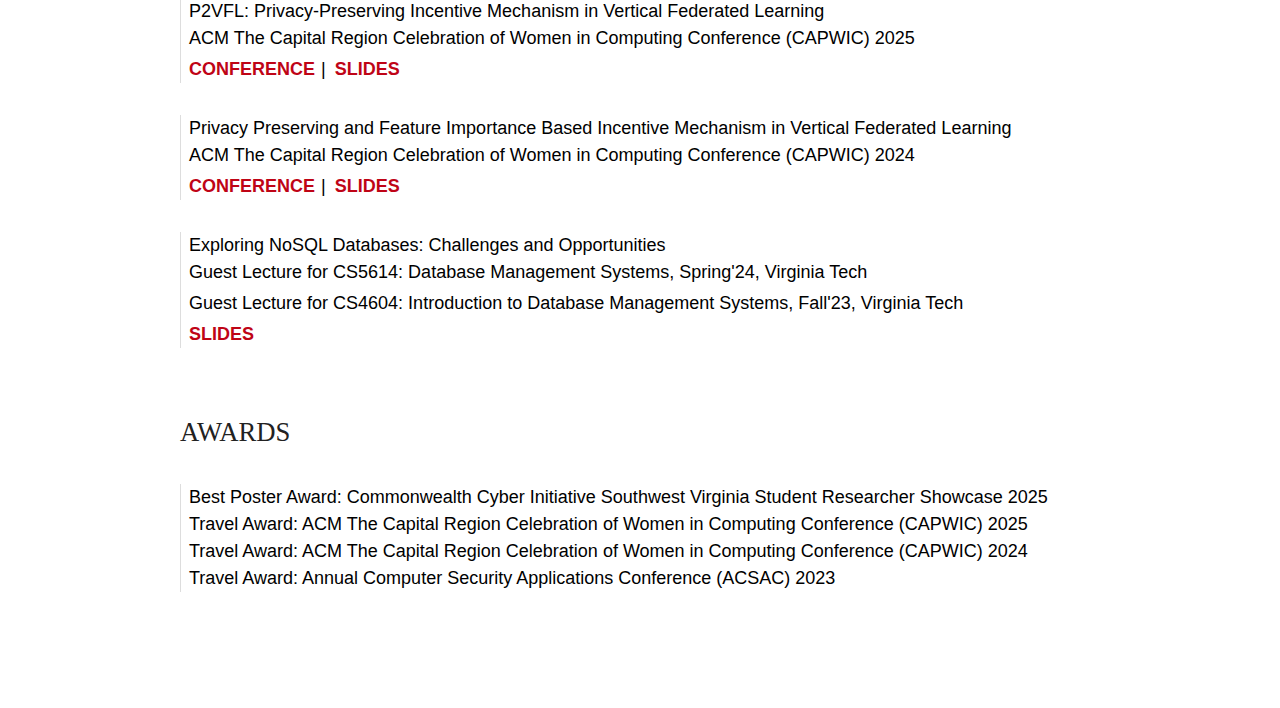
==== commit 9014e2a8: "Update index.html" ====
--- a/index.html
+++ b/index.html
@@ -82,8 +82,8 @@
                  <p class="paper my-2 pl-2">
                      <span class="papertitle">Empirical Analysis of Privacy-Fairness-Accuracy Trade-offs in Federated Learning: A Step Towards Responsible AI</span><br>
                      Dawood Wasif, Dian Chen, <span class="thisauthor">Sindhuja Madabushi</span>, Nithin Alluru, Terrance Moore, Jin-Hee Cho</br>
-                     <span class="conf"><a class="confshort" href="https://petsymposium.org/cfp25.php">IN REVIEW in Proceedings on Privacy Enhancing Technologies Symposium 2025</a>  </span><br>
-                     
+                     <a class="tag" href="https://arxiv.org/pdf/2503.16233?" target="_blank">PDF</a>
+                   
                  </p>
                  </div>
 
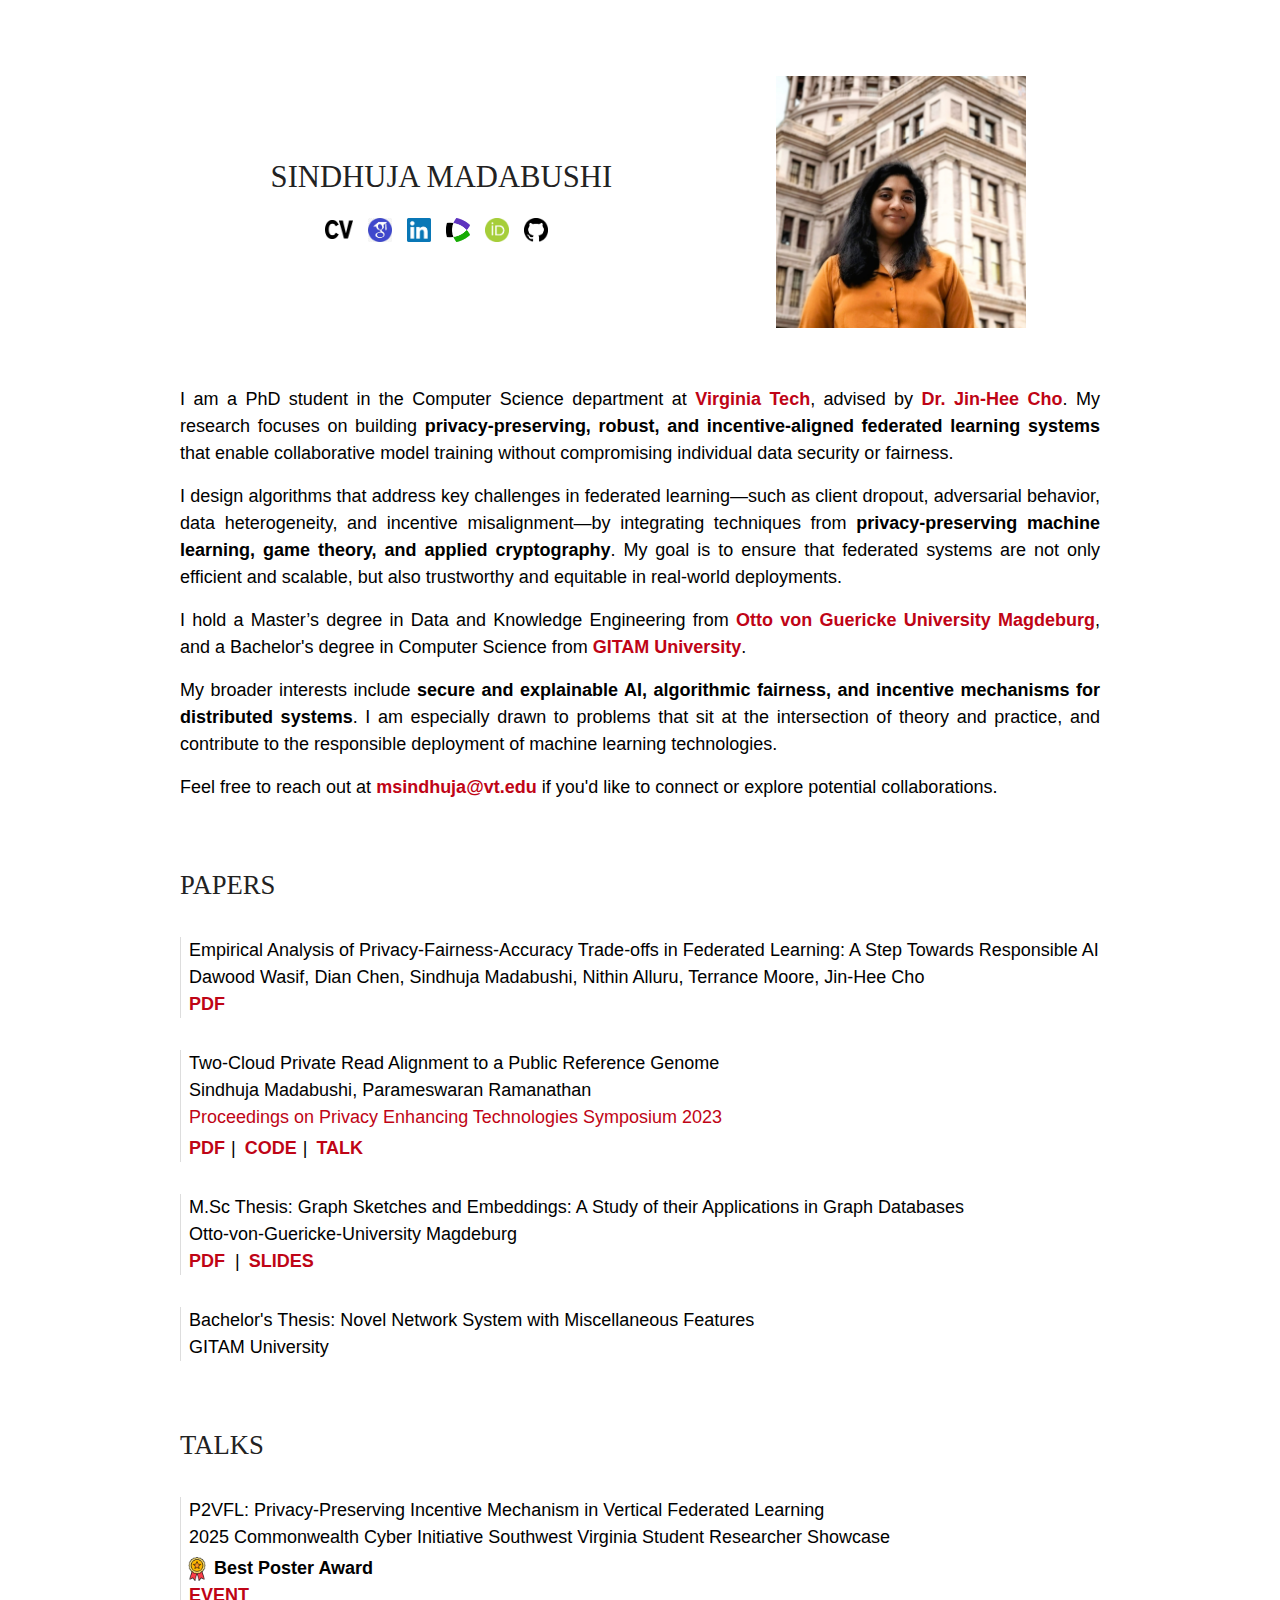
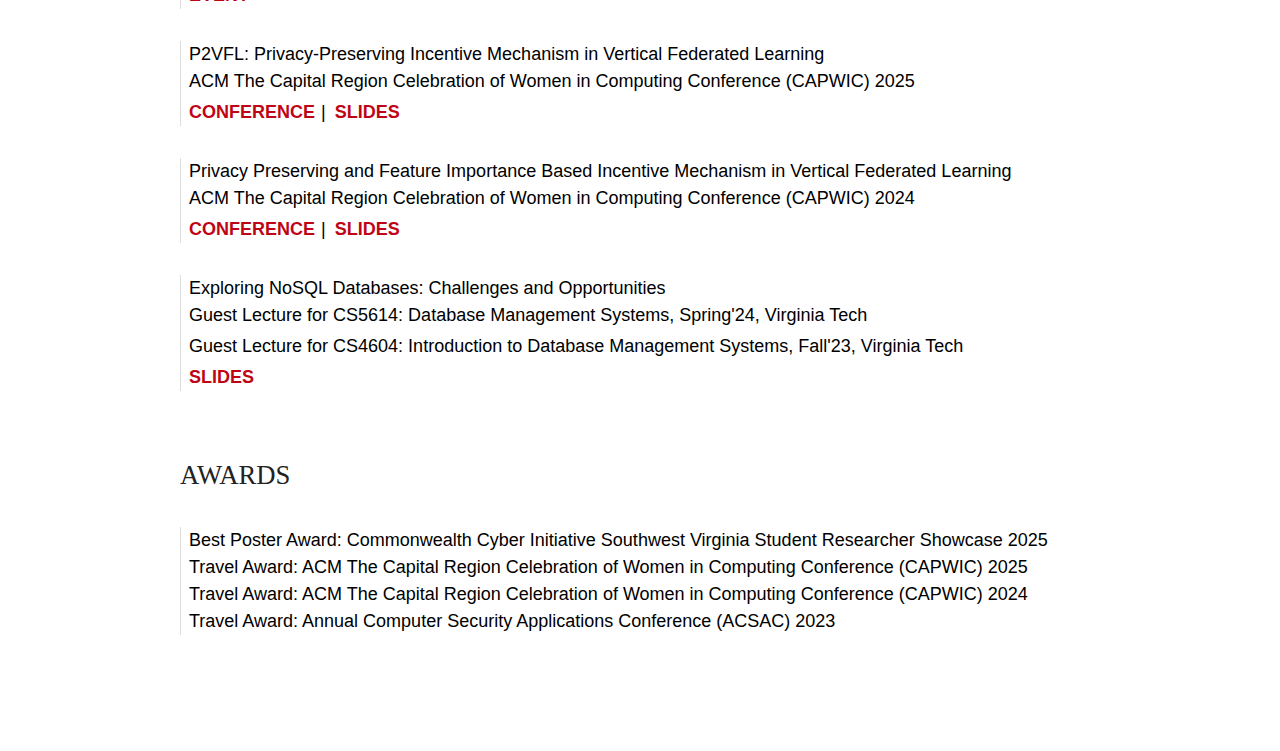
==== commit 0f0dd4c5: "Update index.html" ====
--- a/index.html
+++ b/index.html
@@ -68,13 +68,30 @@
                   </table>
               
              
-                 <p style="padding-top: 30px !important;"> I am a PhD student in the Computer Science department at<b> <a href="https://www.vt.edu" target="blank">Virginia Tech</a></b> advised by <b><a href="https://people.cs.vt.edu/jicho/index.html" target="blank">Jin-Hee Cho</a></b>. My research focuses on privacy, security, fairness, and incentives in federated learning to enable collaborative machine learning while safeguarding individuals' data.</p>
+<!--                  <p style="padding-top: 30px !important;"> I am a PhD student in the Computer Science department at<b> <a href="https://www.vt.edu" target="blank">Virginia Tech</a></b> advised by <b><a href="https://people.cs.vt.edu/jicho/index.html" target="blank">Jin-Hee Cho</a></b>. My research focuses on privacy, security, fairness, and incentives in federated learning to enable collaborative machine learning while safeguarding individuals' data.</p>
                 <p>Previously, I conducted research at <b><a href="https://www.wisc.edu" target="blank">University of Wisconsin-Madison</a></b> where I worked with <b><a href="https://ramanathan.ece.wisc.edu" target="blank">Parmeswaran Ramanathan</a></b> to design privacy-preserving algorithms for human genome read alignment. I received my Master's degree in Data and Knowledge Engineering from <b><a href="https://www.ovgu.de" target="blank">Otto-von-Guericke Universität Magdeburg</a></b>, and my Bachelor's degree in Computer Science from <b><a href="https://www.gitam.edu" target="blank">GITAM University</a></b>.</p>
              
              <p>My research interests encompass privacy and robustness in federated learning, design of privacy-preserving algorithms and incentive mechanisms, explainable AI, and applied cryptography. Through my work on federated learning and the design of incentive mechanisms, I aim to address critical challenges, ensuring that these systems are not only effective and efficient but also equitable and trustworthy. </p>
-              <p>Feel free to email me at <a class="" target="_blank" href="mailto:msindhuja@vt.edu"> msindhuja@vt.edu</a> to discuss potential collaborations!</p>
-                
-                 <p class="header pt-5" style="color: rgb(34, 34, 34); font-size: 20pt; font-family: Avenir;">PAPERS</p>
+              <p>Feel free to email me at <a class="" target="_blank" href="mailto:msindhuja@vt.edu"> msindhuja@vt.edu</a> to discuss potential collaborations!</p> -->
+                
+              <p style="padding-top: 30px !important;">
+                I am a PhD student in the Computer Science department at <b><a href="https://www.vt.edu" target="_blank">Virginia Tech</a></b>, advised by <b><a href="https://people.cs.vt.edu/jicho/index.html" target="_blank">Dr. Jin-Hee Cho</a></b>. My research focuses on building <b>privacy-preserving, robust, and incentive-aligned federated learning systems</b> that enable collaborative model training without compromising individual data security or fairness.</p>
+            
+            <p>
+                I design algorithms that address key challenges in federated learning—such as client dropout, adversarial behavior, data heterogeneity, and incentive misalignment—by integrating techniques from <b>privacy-preserving machine learning, game theory, and applied cryptography</b>. My goal is to ensure that federated systems are not only efficient and scalable, but also trustworthy and equitable in real-world deployments.</p>
+            
+            <p>
+                I hold a Master’s degree in Data and Knowledge Engineering from <b><a href="https://www.ovgu.de" target="_blank">Otto von Guericke University Magdeburg</a></b>, and a Bachelor's degree in Computer Science from <b><a href="https://www.gitam.edu" target="_blank">GITAM University</a></b>.</p>
+            
+            <p>
+                My broader interests include <b>secure and explainable AI, algorithmic fairness, and incentive mechanisms for distributed systems</b>. I am especially drawn to problems that sit at the intersection of theory and practice, and contribute to the responsible deployment of machine learning technologies.</p>
+            
+            <p>
+                Feel free to reach out at <a href="mailto:msindhuja@vt.edu" target="_blank">msindhuja@vt.edu</a> if you'd like to connect or explore potential collaborations.</p>
+                          
+              
+              
+              <p class="header pt-5" style="color: rgb(34, 34, 34); font-size: 20pt; font-family: Avenir;">PAPERS</p>
 
 
               
